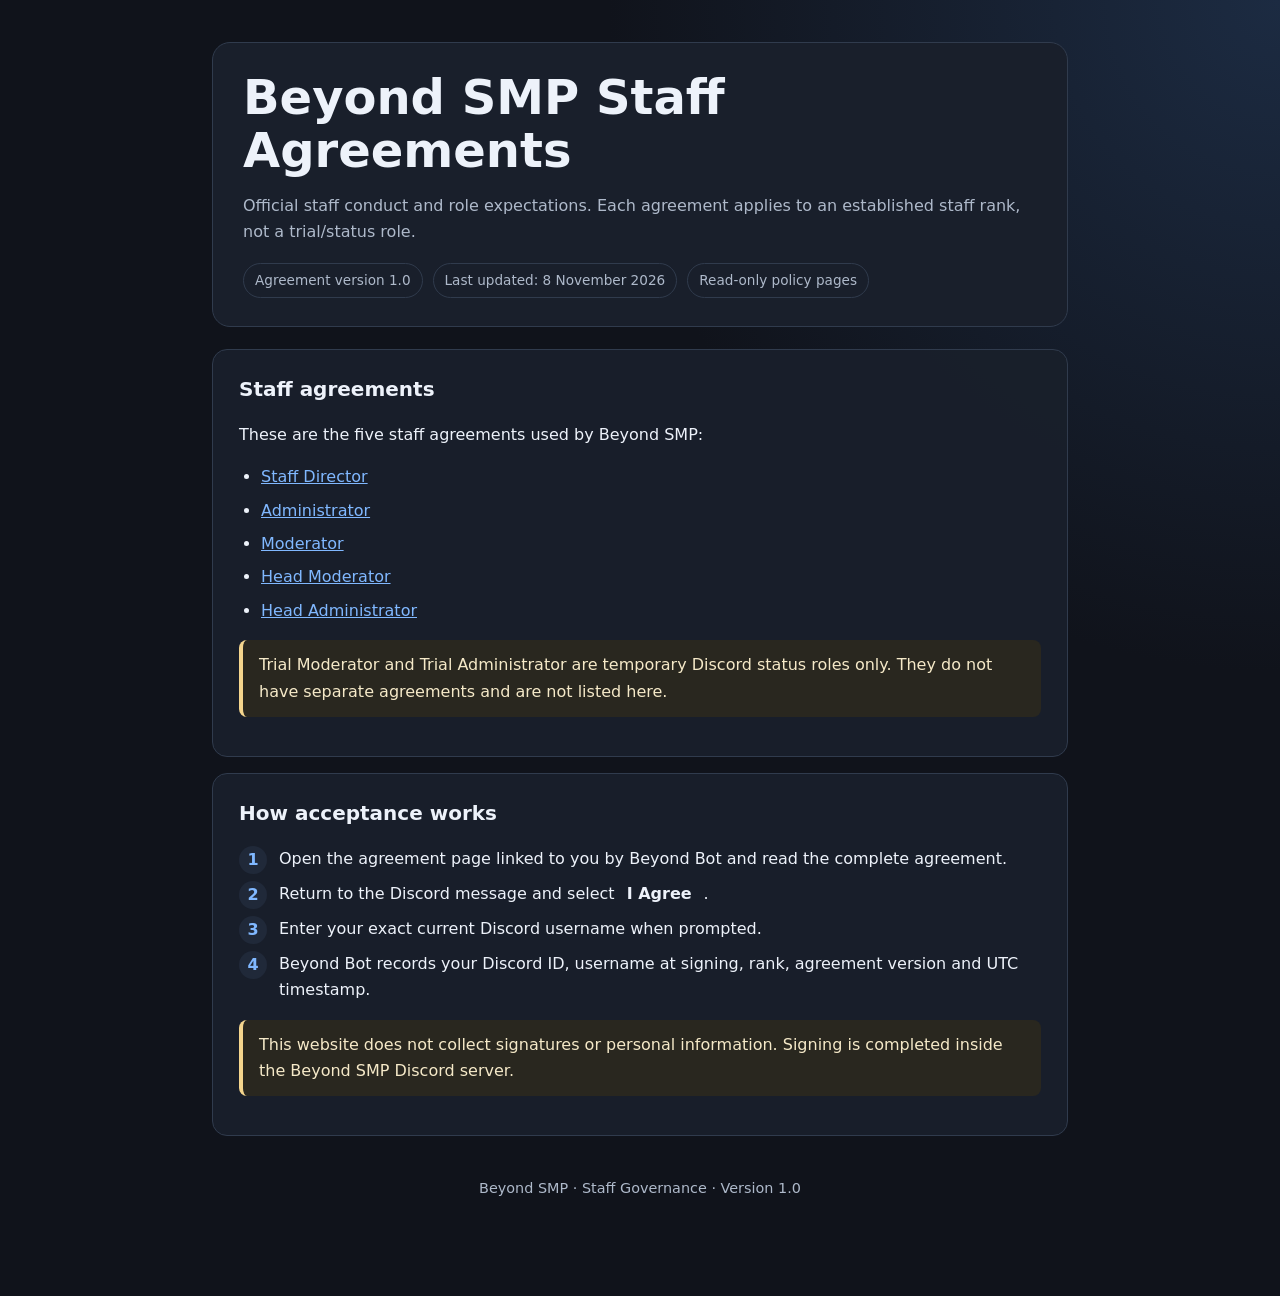
==== index.html @ feb422d9 "v1.0" ====
<!doctype html>
<html lang="en">
<head>
  <meta charset="utf-8">
  <meta name="viewport" content="width=device-width, initial-scale=1">
  <meta name="description" content="Official Beyond SMP staff agreements and role expectations.">
  <title>Beyond SMP · Staff Agreements</title>
  <link rel="stylesheet" href="style.css">
</head>
<body>
  <main class="wrap">
    <header>
      <h1>Beyond SMP Staff Agreements</h1>
      <p>Official staff conduct and role expectations. Each agreement applies to an established staff rank, not a trial/status role.</p>
      <div class="meta">
        <span class="pill">Agreement version 1.0</span>
        <span class="pill">Last updated: 8 November 2026</span>
        <span class="pill">Read-only policy pages</span>
      </div>
    </header>
    <section>
      <h2>Staff agreements</h2>
      <p>These are the five staff agreements used by Beyond SMP:</p>
      <ul>
        <li><a href="staff-director.html">Staff Director</a></li>
        <li><a href="staff-admin.html">Administrator</a></li>
        <li><a href="staff-mod.html">Moderator</a></li>
        <li><a href="staff-head-mod.html">Head Moderator</a></li>
        <li><a href="staff-head-admin.html">Head Administrator</a></li>
      </ul>
      <p class="notice">Trial Moderator and Trial Administrator are temporary Discord status roles only. They do not have separate agreements and are not listed here.</p>
    </section>
    <section>
      <h2>How acceptance works</h2>
      <ol class="steps">
        <li>Open the agreement page linked to you by Beyond Bot and read the complete agreement.</li>
        <li>Return to the Discord message and select <strong>I Agree</strong>.</li>
        <li>Enter your exact current Discord username when prompted.</li>
        <li>Beyond Bot records your Discord ID, username at signing, rank, agreement version and UTC timestamp.</li>
      </ol>
      <p class="notice">This website does not collect signatures or personal information. Signing is completed inside the Beyond SMP Discord server.</p>
    </section>
    <footer>Beyond SMP · Staff Governance · Version 1.0</footer>
  </main>
</body>
</html>
---- style.css ----
:root{color-scheme:dark;--bg:#10131b;--panel:#191f2b;--panel2:#202939;--text:#edf2fa;--muted:#aeb9ca;--accent:#80b8ff;--line:#303b4d;--warn:#f4d58d}*{box-sizing:border-box}body{margin:0;background:radial-gradient(circle at top right,#1c2b42 0,#10131b 42rem);color:var(--text);font:16px/1.65 system-ui,-apple-system,BlinkMacSystemFont,"Segoe UI",sans-serif}.wrap{max-width:900px;margin:auto;padding:42px 22px 70px}header{padding:28px 30px;background:var(--panel);border:1px solid var(--line);border-radius:18px;margin-bottom:22px}header p,.muted{color:var(--muted)}h1{font-size:clamp(2rem,5vw,3rem);line-height:1.1;margin:0 0 12px}h2{font-size:1.25rem;margin:0 0 12px}h3{font-size:1rem;margin:18px 0 6px;color:var(--accent)}section{background:rgba(25,31,43,.94);border:1px solid var(--line);border-radius:15px;padding:23px 26px;margin:16px 0}ul{padding-left:22px}li{margin:7px 0}.meta{display:flex;gap:10px;flex-wrap:wrap;margin-top:18px}.pill{display:inline-block;padding:5px 11px;border:1px solid var(--line);border-radius:99px;color:var(--muted);font-size:.85rem}.notice{border-left:4px solid var(--warn);padding:12px 16px;background:#29271f;border-radius:8px;color:#f5e9c8}.steps{counter-reset:step;list-style:none;padding:0}.steps li{counter-increment:step;display:flex;gap:12px}.steps li:before{content:counter(step);flex:0 0 28px;height:28px;border-radius:50%;display:grid;place-items:center;background:var(--panel2);color:var(--accent);font-weight:700}footer{color:var(--muted);font-size:.9rem;text-align:center;padding:25px 0}a{color:var(--accent)}
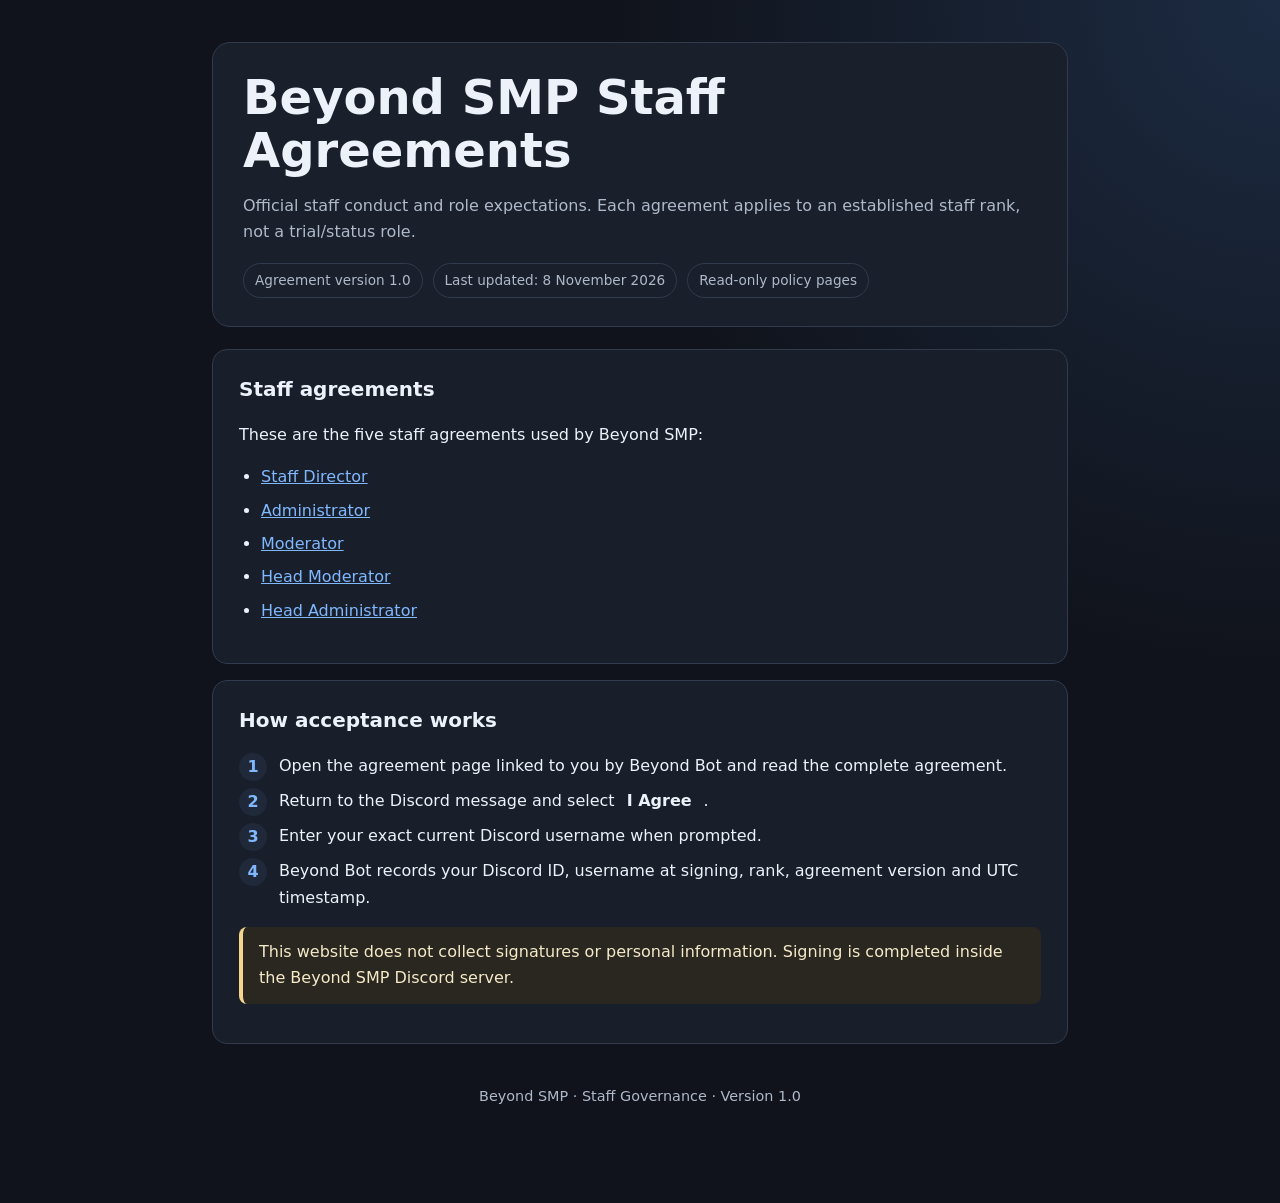
==== commit aaf03a07: "v1.1" ====
--- a/index.html
+++ b/index.html
@@ -28,7 +28,6 @@
         <li><a href="staff-head-mod.html">Head Moderator</a></li>
         <li><a href="staff-head-admin.html">Head Administrator</a></li>
       </ul>
-      <p class="notice">Trial Moderator and Trial Administrator are temporary Discord status roles only. They do not have separate agreements and are not listed here.</p>
     </section>
     <section>
       <h2>How acceptance works</h2>
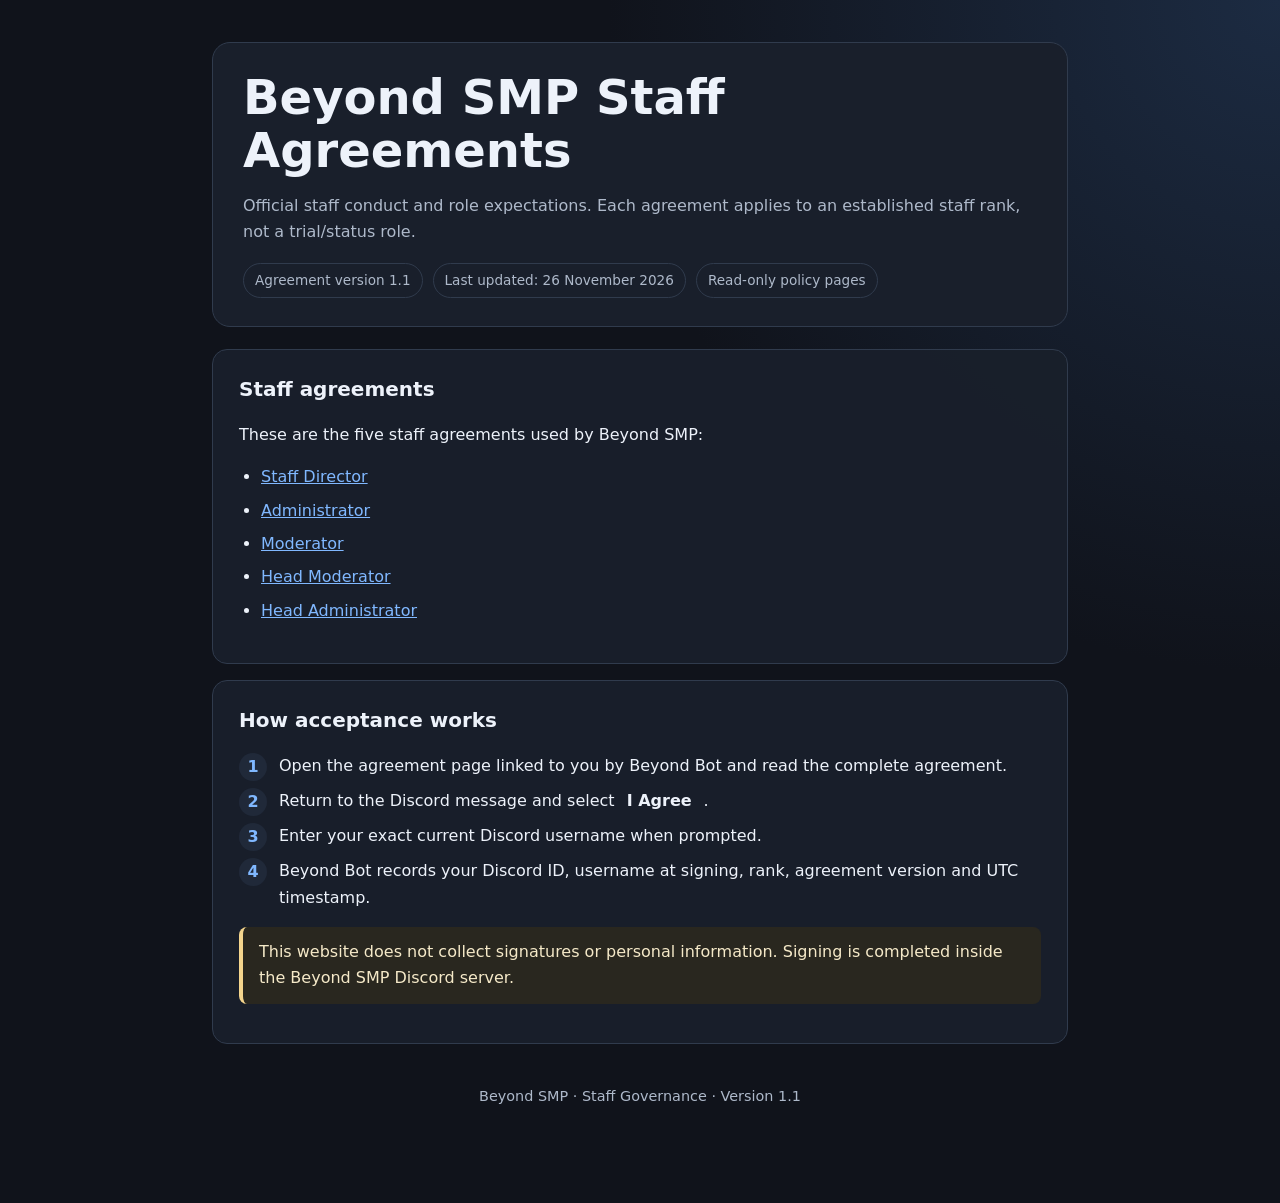
==== commit 005cecc6: "Add pre-launch developer responsibilities to all staff agreements" ====
--- a/index.html
+++ b/index.html
@@ -13,8 +13,8 @@
       <h1>Beyond SMP Staff Agreements</h1>
       <p>Official staff conduct and role expectations. Each agreement applies to an established staff rank, not a trial/status role.</p>
       <div class="meta">
-        <span class="pill">Agreement version 1.0</span>
-        <span class="pill">Last updated: 8 November 2026</span>
+        <span class="pill">Agreement version 1.1</span>
+        <span class="pill">Last updated: 26 November 2026</span>
         <span class="pill">Read-only policy pages</span>
       </div>
     </header>
@@ -39,7 +39,7 @@
       </ol>
       <p class="notice">This website does not collect signatures or personal information. Signing is completed inside the Beyond SMP Discord server.</p>
     </section>
-    <footer>Beyond SMP · Staff Governance · Version 1.0</footer>
+    <footer>Beyond SMP · Staff Governance · Version 1.1</footer>
   </main>
 </body>
 </html>
